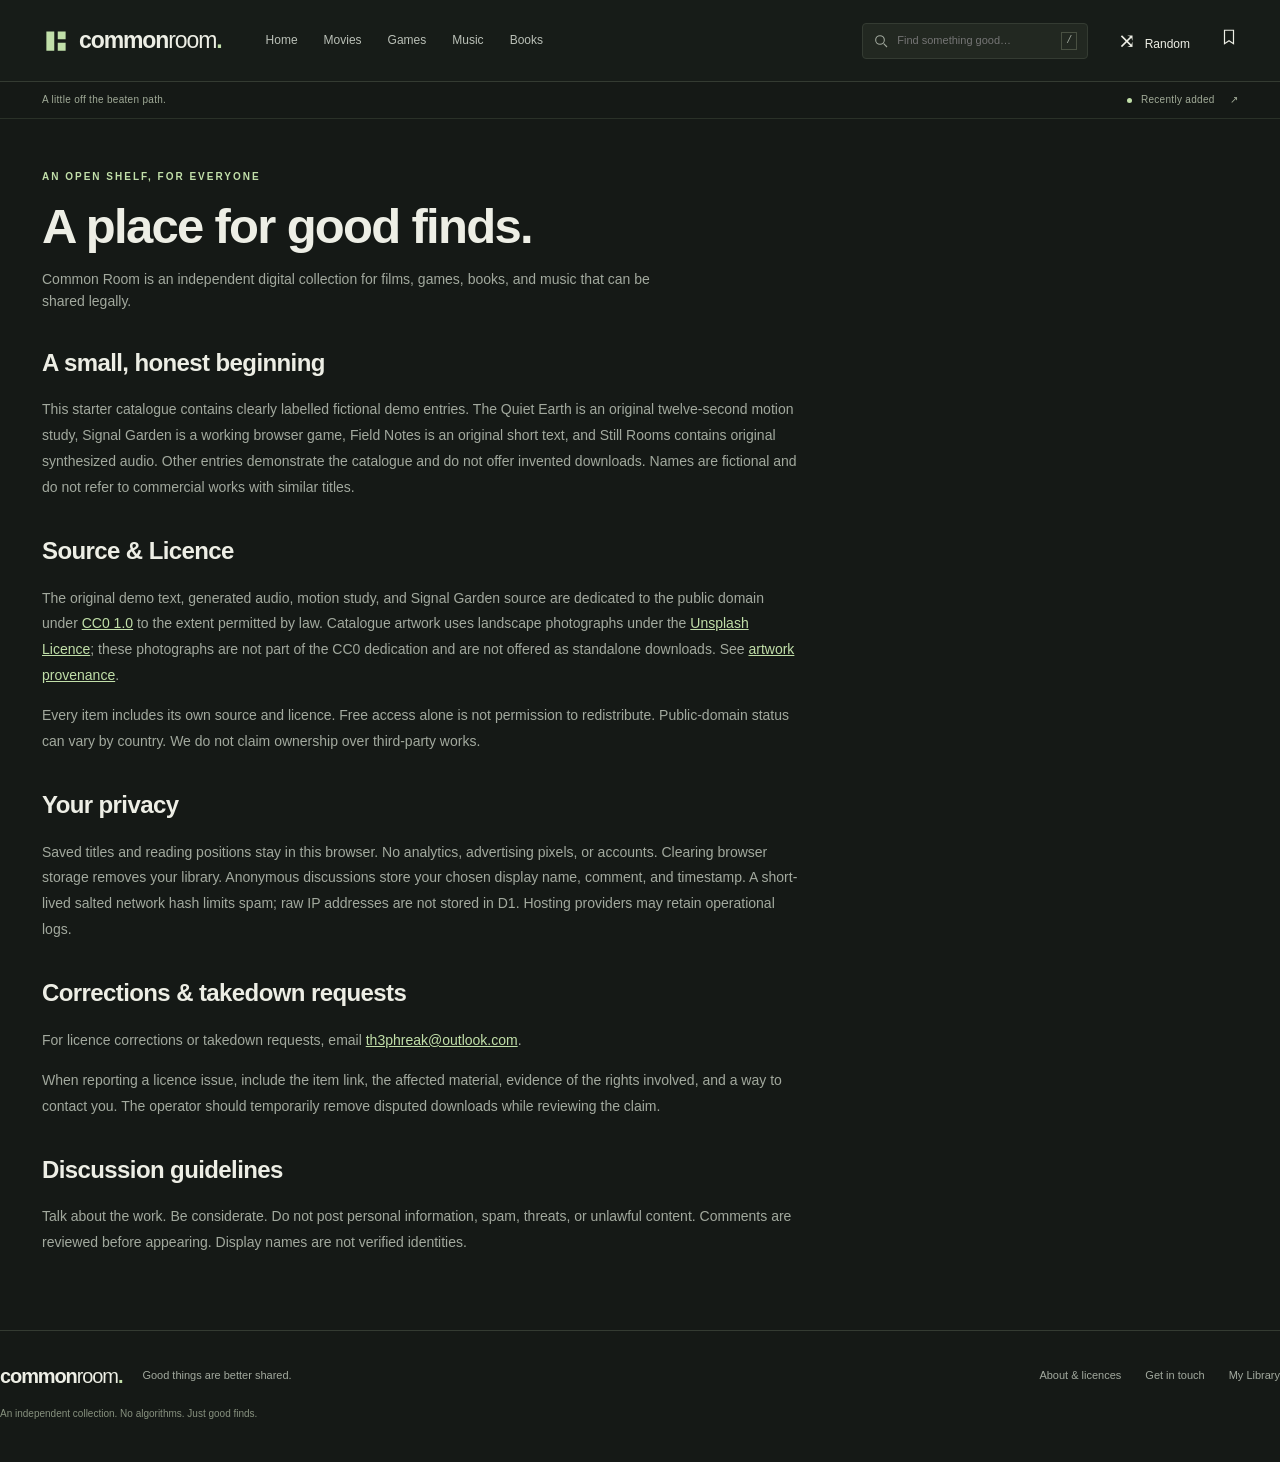
==== about.html @ 0d17df6a "Build The Common Room" ====
<!doctype html>
<html lang="en">
  <head>
    <meta charset="utf-8" />
    <meta name="viewport" content="width=device-width, initial-scale=1" />
    <title>About the collection — Common Room</title>
    <meta
      name="description"
      content="An independent collection of openly shareable movies, games, music and books. Browse, read, play, and save your next good find."
    />
    <meta name="theme-color" content="#141815" />
    <meta property="og:type" content="website" />
    <meta property="og:title" content="About the collection — Common Room" />
    <meta
      property="og:description"
      content="Good things are better shared. An independent digital collection."
    />
    <link rel="icon" href="/assets/images/favicon.svg" type="image/svg+xml" />
    <link rel="stylesheet" href="/assets/css/base.css" />
    <link rel="stylesheet" href="/assets/css/layout.css" />
    <link rel="stylesheet" href="/assets/css/components.css" />
    <link rel="stylesheet" href="/assets/css/responsive.css" />
    <script type="module" src="/assets/js/app.js"></script>
  </head>
  <body data-page="about" data-kind="about">
    <a class="skip" href="#main">Skip to content</a>
    <header class="site-header">
      <div class="header-inner">
        <a class="brand" href="/index.html" aria-label="commonroom home"
          ><svg viewBox="0 0 32 32" aria-hidden="true">
            <path
              d="M5 5h9v22H5zM18 5h9v9h-9zM18 18h9v9h-9z"
              fill="currentColor"
            /></svg
          ><span
            >common<span class="brand-light">room</span
            ><span class="brand-dot">.</span></span
          ></a
        ><button
          class="menu-toggle icon-button"
          aria-expanded="false"
          aria-controls="navigation"
          aria-label="Toggle navigation"
        >
          ☰
        </button>
        <nav id="navigation" aria-label="Main navigation">
          <a href="/index.html">Home</a><a href="/movies.html">Movies</a
          ><a href="/games.html">Games</a><a href="/music.html">Music</a
          ><a href="/books.html">Books</a
          ><a class="mobile-search-link" href="/search.html">Search</a>
        </nav>
        <form class="header-search" action="/search.html" role="search">
          <label class="sr-only" for="global-search"
            >Search the collection</label
          ><svg viewBox="0 0 24 24" aria-hidden="true">
            <circle cx="10.5" cy="10.5" r="6.5" />
            <path d="m16 16 5 5" /></svg
          ><input
            id="global-search"
            name="q"
            placeholder="Find something good…"
            type="search"
          /><kbd>/</kbd>
        </form>
        <button class="random-header" data-random>
          <span aria-hidden="true">⤨</span> Random</button
        ><a class="library-link" href="/library.html" aria-label="My Library"
          ><svg viewBox="0 0 24 24" aria-hidden="true">
            <path d="M6 3h12v18l-6-4-6 4z" /></svg
        ></a>
      </div>
    </header>
    <div class="utility-bar">
      <div>
        <span>A little off the beaten path.</span
        ><a href="/recently-added.html"
          ><span class="live-dot"></span> Recently added
          <span aria-hidden="true">↗</span></a
        >
      </div>
    </div>
    <main id="main" tabindex="-1">
      <div class="page-intro">
        <p class="eyebrow">AN OPEN SHELF, FOR EVERYONE</p>
        <h1>A place for good finds.</h1>
        <p>
          Common Room is an independent digital collection for films, games,
          books, and music that can be shared legally.
        </p>
      </div>
      <div class="prose">
        <h2 id="demo">A small, honest beginning</h2>
        <p>
          This starter catalogue contains clearly labelled fictional demo
          entries. The Quiet Earth is an original twelve-second motion study,
          Signal Garden is a working browser game, Field Notes is an original
          short text, and Still Rooms contains original synthesized audio. Other
          entries demonstrate the catalogue and do not offer invented downloads.
          Names are fictional and do not refer to commercial works with similar
          titles.
        </p>
        <h2 id="licensing">Source & Licence</h2>
        <p>
          The original demo text, generated audio, motion study, and Signal
          Garden source are dedicated to the public domain under
          <a
            href="https://creativecommons.org/publicdomain/zero/1.0/"
            rel="noopener noreferrer"
            >CC0 1.0</a
          >
          to the extent permitted by law. Catalogue artwork uses landscape
          photographs under the
          <a href="https://unsplash.com/license" rel="noopener noreferrer"
            >Unsplash Licence</a
          >; these photographs are not part of the CC0 dedication and are not
          offered as standalone downloads. See
          <a href="/docs/artwork.md">artwork provenance</a>.
        </p>
        <p>
          Every item includes its own source and licence. Free access alone is
          not permission to redistribute. Public-domain status can vary by
          country. We do not claim ownership over third-party works.
        </p>
        <h2>Your privacy</h2>
        <p>
          Saved titles and reading positions stay in this browser. No analytics,
          advertising pixels, or accounts. Clearing browser storage removes your
          library. Anonymous discussions store your chosen display name,
          comment, and timestamp. A short-lived salted network hash limits spam;
          raw IP addresses are not stored in D1. Hosting providers may retain
          operational logs.
        </p>
        <h2 id="contact">Corrections & takedown requests</h2>
        <p id="contact-info">
          This is an undeployed demonstration. A public licensing contact has
          not yet been configured. The operator must provide a monitored contact
          address before public launch.
        </p>
        <p>
          When reporting a licence issue, include the item link, the affected
          material, evidence of the rights involved, and a way to contact you.
          The operator should temporarily remove disputed downloads while
          reviewing the claim.
        </p>
        <h2>Discussion guidelines</h2>
        <p>
          Talk about the work. Be considerate. Do not post personal information,
          spam, threats, or unlawful content. Comments are reviewed before
          appearing. Display names are not verified identities.
        </p>
      </div>
    </main>
    <footer class="site-footer">
      <a class="brand" href="/index.html"
        >common<span class="brand-light">room</span
        ><span class="brand-dot">.</span></a
      >
      <p>Good things are better shared.</p>
      <nav aria-label="Footer">
        <a href="/about.html">About & licences</a
        ><a href="/about.html#contact">Get in touch</a
        ><a href="/library.html">My Library</a>
      </nav>
      <small>An independent collection. No algorithms. Just good finds.</small>
    </footer>
    <div id="audio-dock" hidden></div>
    <div id="toast" role="status" class="toast" hidden></div>
    <noscript
      ><div class="noscript">
        JavaScript is needed to browse the catalogue and use players. You can
        still read <a href="/about.html">About & licences</a> or open the
        <a href="/data/movies.json">catalogue data</a>.
      </div></noscript
    >
  </body>
</html>
---- assets/css/base.css ----
:root {
  color-scheme: dark;
  --bg: #151916;
  --surface: #1d221e;
  --surface-2: #242b24;
  --ink: #edeee5;
  --muted: #a2a99e;
  --line: #343b32;
  --accent: #c1dfa9;
  --gold: #d8bd83;
  --movie: #c1dfa9;
  --game: #d9b489;
  --book: #dccaa9;
  --music: #b9badc;
  --radius: 4px;
  --space: 24px;
  --duration: 180ms;
  font-family: Arial, Helvetica, sans-serif;
  font-synthesis: none;
}

* {
  box-sizing: border-box;
}

body {
  margin: 0;
  background: var(--bg);
  color: var(--ink);
  font-size: 14px;
  line-height: 1.6;
}

button,
input,
select,
textarea {
  font: inherit;
}

button,
a,
input,
select,
textarea {
  -webkit-tap-highlight-color: transparent;
}

button {
  cursor: pointer;
}

a {
  color: inherit;
  text-decoration: none;
}

a:hover {
  color: var(--accent);
}

button {
  color: inherit;
}

img {
  max-width: 100%;
  display: block;
}

button,
input,
select,
textarea {
  border-radius: var(--radius);
}

button:disabled {
  opacity: 0.5;
  cursor: not-allowed;
}

button:focus-visible,
a:focus-visible,
input:focus-visible,
select:focus-visible,
textarea:focus-visible,
summary:focus-visible {
  outline: 2px solid var(--accent);
  outline-offset: 5px;
}

h1,
h2,
h3,
p {
  margin-top: 0;
}

h1,
h2,
h3 {
  line-height: 1.2;
}

h1 {
  font-size: clamp(32px, 4vw, 49px);
  letter-spacing: -1.7px;
}

h2 {
  font-size: 24px;
  letter-spacing: -0.6px;
}

h3 {
  font-size: 16px;
}

p {
  color: var(--muted);
}

svg {
  width: 20px;
  height: 20px;
  fill: none;
  stroke: currentColor;
  stroke-width: 1.6;
}

button {
  border: 1px solid var(--line);
  background: var(--surface);
  padding: 10px 16px;
}

button:hover {
  border-color: #77836e;
  background: #2c3529;
}

input,
select,
textarea {
  background: #20261f;
  border: 1px solid var(--line);
  color: var(--ink);
  padding: 10px 12px;
  max-width: 100%;
}

textarea {
  resize: vertical;
  min-height: 110px;
}

label {
  font-size: 12px;
  color: var(--muted);
}

[hidden] {
  display: none !important;
}
.sr-only {
  position: absolute;
  width: 1px;
  height: 1px;
  padding: 0;
  margin: -1px;
  overflow: hidden;
  clip: rect(0, 0, 0, 0);
  white-space: nowrap;
  border: 0;
}
.skip {
  position: fixed;
  top: -60px;
  left: 20px;
  background: var(--accent);
  color: var(--bg);
  padding: 12px;
  z-index: 100;
}
.skip:focus {
  top: 10px;
}
.eyebrow {
  font-size: 10px;
  font-weight: 700;
  letter-spacing: 2px;
  color: var(--accent);
  text-transform: uppercase;
  margin-bottom: 12px;
}
.muted {
  color: var(--muted);
}
.meta {
  font-size: 12px;
  color: var(--muted);
}
.button {
  display: inline-flex;
  justify-content: center;
  align-items: center;
  gap: 9px;
  padding: 10px 17px;
  border: 1px solid var(--line);
  border-radius: 3px;
  font-size: 12px;
  font-weight: 600;
  min-height: 42px;
  background: var(--surface);
}
.button:hover {
  background: #34402e;
  color: var(--ink);
}
.primary {
  background: var(--accent);
  color: #182313;
  border-color: var(--accent);
}
.primary:hover {
  background: #d3ebbf;
  color: #182313;
}
.text-link {
  font-size: 12px;
  color: var(--accent);
}
.text-link:hover {
  text-decoration: underline;
}
.badge {
  display: inline-block;
  border: 1px solid #b8d5a544;
  color: #c6d5bb;
  padding: 2px 6px;
  font-size: 9px;
  line-height: 1.5;
  letter-spacing: 0.4px;
  border-radius: 2px;
}
.demo-badge {
  color: #c8bba4;
  border-color: #c8bba444;
}
.empty {
  padding: 65px 20px;
  text-align: center;
  border: 1px dashed var(--line);
}
.empty h1 {
  font-size: 34px;
}
.error {
  color: #edb5a7;
}
.prose {
  max-width: 760px;
  line-height: 1.85;
}
.prose h2 {
  margin-top: 36px;
}
.prose a {
  text-decoration: underline;
  color: var(--accent);
}
.toast {
  position: fixed;
  bottom: 100px;
  left: 50%;
  transform: translateX(-50%);
  padding: 12px 20px;
  background: var(--accent);
  color: #1c2919;
  z-index: 100;
  box-shadow: 0 4px 25px #0005;
  max-width: 90vw;
}
.noscript {
  padding: 20px;
  background: #442e25;
}
.loading {
  animation: breathe 2s ease-in-out infinite;
}
@keyframes breathe {
  50% {
    opacity: 0.5;
  }
}
@media (prefers-reduced-motion: reduce) {
  *,
  *::before,
  *::after {
    animation: none !important;
    transition: none !important;
    scroll-behavior: auto !important;
  }
}
---- assets/css/layout.css ----
.site-header {
  height: 82px;
  border-bottom: 1px solid var(--line);
  background: #171c18;
}
.header-inner {
  max-width: 1400px;
  margin: auto;
  height: 100%;
  padding: 0 42px;
  display: flex;
  align-items: center;
  gap: 30px;
}
.brand {
  display: inline-flex;
  align-items: center;
  font-size: 23px;
  font-weight: 800;
  letter-spacing: -1.1px;
  white-space: nowrap;
  line-height: 1;
}
.brand svg {
  width: 28px;
  height: 28px;
  color: var(--accent);
  stroke: none;
  margin-right: 9px;
}
.brand-light {
  font-weight: 400;
}
.brand-dot {
  color: var(--accent);
}
.header-inner nav {
  display: flex;
  align-items: center;
  gap: 26px;
  height: 100%;
  margin-left: 14px;
}
.header-inner nav a {
  height: 100%;
  display: flex;
  align-items: center;
  position: relative;
  font-size: 12px;
  color: #bac0b7;
}
.header-inner nav a[aria-current] {
  color: var(--accent);
}
.header-inner nav a[aria-current]:after {
  content: "";
  height: 2px;
  background: var(--accent);
  position: absolute;
  bottom: 0;
  left: 0;
  right: 0;
}
.header-search {
  margin-left: auto;
  display: flex;
  align-items: center;
  background: #222821;
  border: 1px solid var(--line);
  height: 36px;
  border-radius: 4px;
  width: 226px;
  padding: 0 10px;
}
.header-search svg {
  width: 16px;
  flex-shrink: 0;
  color: var(--muted);
}
.header-search input {
  padding: 5px 8px;
  border: 0;
  background: none;
  width: 100%;
  font-size: 11px;
  outline-offset: 0;
}
.header-search kbd {
  font-size: 10px;
  border: 1px solid #495042;
  line-height: 16px;
  padding: 0 4px;
  color: var(--muted);
}
.random-header {
  background: none;
  border: 0;
  font-size: 12px;
  padding: 0;
  white-space: nowrap;
}
.random-header span {
  font-size: 21px;
  margin-right: 5px;
}
.library-link svg {
  width: 18px;
}
.menu-toggle {
  display: none;
}
.utility-bar {
  border-bottom: 1px solid #2a3128;
}
.utility-bar > div {
  max-width: 1400px;
  margin: auto;
  padding: 10px 42px;
  display: flex;
  justify-content: space-between;
  font-size: 10px;
  color: #a1ab98;
  letter-spacing: 0.3px;
}
.live-dot {
  display: inline-block;
  width: 5px;
  height: 5px;
  background: var(--accent);
  border-radius: 50%;
  vertical-align: middle;
  margin-right: 6px;
}
.utility-bar a span:last-child {
  margin-left: 12px;
}
main {
  max-width: 1400px;
  margin: auto;
  padding: 40px 42px 60px;
  min-height: 60vh;
}
.home-intro {
  display: flex;
  justify-content: space-between;
  align-items: end;
  margin-bottom: 29px;
}
.home-intro h1 {
  font-size: 34px;
  letter-spacing: -1.2px;
  margin-bottom: 7px;
  font-weight: 600;
}
.home-intro p {
  font-size: 12px;
  margin: 0;
}
.edition {
  font-size: 10px;
  letter-spacing: 1px;
  color: var(--muted);
  padding-bottom: 4px;
}
.section-heading {
  display: flex;
  align-items: center;
  justify-content: space-between;
  margin: 0 0 18px;
  gap: 12px;
}
.section-heading h2 {
  font-size: 20px;
  margin: 0;
}
.section-heading h2 span {
  font-weight: 400;
  color: var(--muted);
  font-size: 12px;
  margin-left: 12px;
}
.section-heading > a {
  font-size: 11px;
  color: #b9cbb0;
  white-space: nowrap;
}
.section-heading > a:hover {
  text-decoration: underline;
}
.feature-heading {
  font-size: 10px;
  text-transform: uppercase;
  letter-spacing: 1.6px;
  font-weight: 600;
  color: var(--muted);
  margin-bottom: 12px;
}
.feature-grid {
  display: grid;
  grid-template-columns: 1.9fr 1fr;
  gap: 16px;
}
.main-feature {
  min-height: 360px;
  position: relative;
  overflow: hidden;
  border-radius: 5px;
  border: 1px solid #4f5d4166;
  background: #263822;
}
.main-feature > img {
  width: 100%;
  height: 100%;
  object-fit: cover;
  position: absolute;
  inset: 0;
  filter: brightness(0.8);
}
.main-feature:after {
  content: "";
  position: absolute;
  inset: 0;
  background:
    linear-gradient(90deg, #102014c9, transparent 95%),
    linear-gradient(0deg, #0b170fe0, transparent 95%);
  pointer-events: none;
}
.feature-copy {
  position: relative;
  z-index: 1;
  padding: 32px;
  max-width: 500px;
  display: flex;
  flex-direction: column;
  align-items: start;
  min-height: 360px;
  justify-content: end;
}
.feature-copy .eyebrow {
  font-size: 9px;
  background: #1b3021bd;
  border: 1px solid #81996d66;
  padding: 4px 8px;
  border-radius: 2px;
  margin-bottom: 15px;
}
.feature-copy h2 {
  font-family: Georgia, serif;
  font-size: 47px;
  font-weight: 400;
  letter-spacing: -1px;
  margin: 0 0 10px;
}
.feature-copy .meta {
  font-size: 11px;
  color: #ccd2c4;
}
.feature-copy p {
  max-width: 340px;
  font-size: 12px;
  color: #c5cfc0;
  margin: 10px 0 20px;
}
.feature-copy .actions {
  display: flex;
  gap: 10px;
}
.feature-copy .button {
  font-size: 11px;
}
.side-features {
  display: grid;
  grid-template-rows: 1fr 1fr;
  gap: 16px;
}
.side-feature {
  display: grid;
  grid-template-columns: 1fr 43%;
  border: 1px solid var(--line);
  overflow: hidden;
  background: #20271f;
  border-radius: 4px;
}
.side-feature > div {
  padding: 24px 22px;
  display: flex;
  flex-direction: column;
  align-items: start;
  justify-content: center;
}
.side-feature img {
  width: 100%;
  height: 100%;
  object-fit: cover;
  max-height: 175px;
}
.side-feature h3 {
  font-size: 20px;
  letter-spacing: -0.5px;
  font-weight: 500;
  margin: 4px 0 8px;
}
.side-feature p {
  font-size: 11px;
  margin: 0 0 13px;
}
.side-feature .eyebrow {
  font-size: 9px;
  letter-spacing: 1.1px;
  margin-bottom: 2px;
}
.side-feature.music {
  background: #252524;
}
.side-feature.music .eyebrow {
  color: var(--music);
}
.side-feature.games .eyebrow {
  color: var(--game);
}
.principle-strip {
  display: flex;
  justify-content: space-between;
  align-items: center;
  padding: 14px 0;
  border-bottom: 1px solid var(--line);
  color: #a6b09e;
  font-size: 10px;
}
.principle-strip div {
  display: flex;
  gap: 25px;
}
.principle-strip span:before {
  content: "✓";
  color: var(--accent);
  margin-right: 7px;
}
.principle-strip a {
  font-size: 10px;
}
.shelf-section {
  margin-top: 35px;
}
.poster-grid {
  display: grid;
  grid-template-columns: repeat(6, minmax(0, 1fr));
  gap: 19px;
}
.mixed-grid {
  display: grid;
  grid-template-columns: repeat(6, minmax(0, 1fr));
  gap: 19px;
}
.home-lower {
  display: grid;
  grid-template-columns: 1.7fr 1fr;
  gap: 34px;
  margin-top: 38px;
}
.home-lower .shelf-section {
  margin-top: 0;
}
.games-grid {
  display: grid;
  grid-template-columns: repeat(2, minmax(0, 1fr));
  gap: 19px;
}
.books-row {
  display: grid;
  grid-template-columns: repeat(2, minmax(0, 1fr));
  gap: 17px;
}
.editorial-strip {
  margin-top: 36px;
  padding: 26px 30px;
  background: #20271e;
  border: 1px solid var(--line);
  display: flex;
  align-items: center;
  justify-content: space-between;
  gap: 24px;
}
.editorial-strip h2 {
  margin-bottom: 6px;
  font-family: Georgia, serif;
  font-weight: 400;
}
.editorial-strip p {
  margin: 0;
  font-size: 12px;
}
.category-links {
  display: grid;
  grid-template-columns: repeat(4, 1fr);
  gap: 16px;
  margin: 20px 0;
}
.category-links a {
  padding: 20px;
  border-top: 2px solid var(--accent);
  background: var(--surface);
  display: flex;
  justify-content: space-between;
  font-size: 17px;
}
.category-links a:nth-child(2) {
  border-color: var(--game);
}
.category-links a:nth-child(3) {
  border-color: var(--music);
}
.category-links a:nth-child(4) {
  border-color: var(--book);
}
.discussion-empty {
  padding: 24px;
  border: 1px solid var(--line);
  display: flex;
  align-items: center;
  justify-content: space-between;
  gap: 20px;
}
.discussion-empty p {
  margin: 0;
  font-size: 12px;
}
.site-footer {
  max-width: 1316px;
  margin: auto;
  border-top: 1px solid var(--line);
  padding: 35px 0 40px;
  display: flex;
  flex-wrap: wrap;
  align-items: center;
  gap: 20px;
}
.site-footer .brand {
  font-size: 20px;
}
.site-footer p {
  margin: 0;
  font-size: 11px;
}
.site-footer nav {
  display: flex;
  gap: 24px;
  margin-left: auto;
  font-size: 11px;
  color: var(--muted);
}
.site-footer small {
  width: 100%;
  font-size: 10px;
  color: #87917f;
}
.page-intro {
  margin: 10px 0 30px;
}
.page-intro h1 {
  margin-bottom: 12px;
}
.page-intro > p:last-child {
  max-width: 640px;
}
.catalogue-feature {
  margin-bottom: 30px;
  min-height: 270px;
}
.catalogue-feature .feature-copy {
  min-height: 270px;
}
.catalogue-feature .feature-copy h2 {
  font-size: 38px;
}
.catalogue-grid {
  display: grid;
  grid-template-columns: repeat(5, minmax(0, 1fr));
  gap: 28px 22px;
}
.catalogue-grid.games {
  grid-template-columns: repeat(3, minmax(0, 1fr));
}
.catalogue-grid.music {
  grid-template-columns: repeat(4, minmax(0, 1fr));
}
.catalogue-grid.books {
  grid-template-columns: repeat(5, minmax(0, 1fr));
}
.filter-panel {
  margin: 24px 0;
}
.filter-panel summary {
  font-size: 13px;
  cursor: pointer;
  margin-bottom: 15px;
}
.filters {
  display: flex;
  flex-wrap: wrap;
  gap: 12px;
  align-items: end;
  padding: 18px;
  background: #1b201b;
  border: 1px solid var(--line);
}
.filters label {
  display: flex;
  flex-direction: column;
  gap: 5px;
  flex: 1;
  min-width: 120px;
}
.filters input,
.filters select {
  width: 100%;
  font-size: 12px;
}
.result-bar {
  display: flex;
  justify-content: space-between;
  align-items: center;
  margin-bottom: 20px;
  font-size: 12px;
  color: var(--muted);
}
.result-bar button {
  padding: 5px 12px;
}
.catalogue-grid.list {
  display: flex;
  flex-direction: column;
  gap: 0;
}
.catalogue-grid.list .card {
  display: grid;
  grid-template-columns: 75px 1fr;
  gap: 20px;
  padding: 14px 0;
  border-bottom: 1px solid var(--line);
}
.catalogue-grid.list .art {
  height: 100px;
  aspect-ratio: auto;
}
.catalogue-grid.list .card-info {
  align-self: center;
}
.catalogue-grid.list .save-button {
  display: none;
}
.initial-state {
  min-height: 100vh;
}
---- assets/css/components.css ----
.card {
  min-width: 0;
  position: relative;
}
.art {
  display: block;
  aspect-ratio: 2/3;
  position: relative;
  overflow: hidden;
  border-radius: 3px;
  background: #293126;
  box-shadow: 0 3px 12px #0002;
}
.art img {
  width: 100%;
  height: 100%;
  object-fit: cover;
  transition:
    transform 0.3s,
    filter 0.3s;
}
.card:hover .art img {
  transform: scale(1.035);
  filter: brightness(1.08);
}
.card .save-button {
  position: absolute;
  right: 8px;
  top: 8px;
  padding: 2px 8px;
  min-height: 30px;
  background: #10170fcc;
  z-index: 1;
  border: 1px solid #bbc5ad55;
  font-size: 18px;
  opacity: 0;
  transition: opacity 0.18s;
}
.card:hover .save-button,
.card:focus-within .save-button,
.card .save-button[aria-pressed="true"] {
  opacity: 1;
}
.card-info {
  padding-top: 11px;
}
.card-info h3 {
  font-size: 12px;
  line-height: 1.4;
  letter-spacing: 0.05px;
  margin: 0 0 3px;
  font-weight: 600;
}
.card-info .meta {
  font-size: 10px;
  margin-bottom: 5px;
}
.card-type {
  font-size: 8px;
  text-transform: uppercase;
  letter-spacing: 1px;
  display: flex;
  align-items: center;
  gap: 5px;
  color: #a8baa0;
}
.card-type:before {
  content: "";
  display: inline-block;
  width: 4px;
  height: 4px;
  background: currentColor;
}
.card.games .art {
  aspect-ratio: 16/10;
}
.card.games .card-type {
  color: var(--game);
}
.card.music .art {
  aspect-ratio: 1;
}
.card.music .card-type {
  color: var(--music);
}
.card.books .card-type {
  color: var(--book);
}
.mixed-grid .art {
  aspect-ratio: 4/5;
}
.mixed-grid .music .art img {
  object-fit: cover;
}
.books-row .art {
  aspect-ratio: 2/3;
}
.curator-grid {
  display: grid;
  grid-template-columns: repeat(3, 1fr);
  gap: 24px;
}
.curator-pick {
  display: grid;
  grid-template-columns: 62px 1fr;
  gap: 16px;
  padding: 18px 0;
  border-top: 1px solid var(--line);
}
.curator-pick img {
  height: 90px;
  width: 62px;
  object-fit: cover;
}
.curator-pick h3 {
  font-size: 14px;
  margin: 4px 0 8px;
}
.curator-pick p {
  font-family: Georgia, serif;
  font-style: italic;
  font-size: 13px;
  margin: 0;
}
.breadcrumb {
  font-size: 11px;
  color: var(--muted);
  margin-bottom: 24px;
}
.detail-hero {
  position: relative;
  padding: 36px;
  display: grid;
  grid-template-columns: 220px 1fr;
  gap: 38px;
  background: #212c21;
  overflow: hidden;
  border: 1px solid var(--line);
}
.detail-backdrop {
  position: absolute;
  inset: 0;
  width: 100%;
  height: 100%;
  object-fit: cover;
  opacity: 0.13;
}
.detail-cover {
  width: 100%;
  position: relative;
  box-shadow: 0 8px 25px #0005;
  border-radius: 3px;
}
.detail-copy {
  position: relative;
  align-self: center;
}
.detail-copy h1 {
  margin-bottom: 12px;
}
.detail-copy > p {
  max-width: 670px;
}
.detail-copy .actions {
  display: flex;
  flex-wrap: wrap;
  gap: 10px;
  margin: 22px 0;
}
.detail-copy .demo-note {
  font-size: 11px;
  max-width: 600px;
}
.detail-body {
  display: grid;
  grid-template-columns: minmax(0, 1fr) 280px;
  gap: 40px;
  margin-top: 36px;
}
.detail-body h2 {
  font-size: 21px;
}
.source-box {
  padding: 22px;
  background: var(--surface);
  border: 1px solid var(--line);
  align-self: start;
}
.source-box h2 {
  font-size: 16px;
}
.source-box dl {
  margin: 0;
}
.source-box dt {
  font-size: 9px;
  letter-spacing: 1px;
  text-transform: uppercase;
  color: var(--muted);
  margin-top: 16px;
}
.source-box dd {
  margin: 3px 0 0;
  font-size: 12px;
  overflow-wrap: anywhere;
}
.source-box a {
  text-decoration: underline;
  color: var(--accent);
}
.metadata {
  display: grid;
  grid-template-columns: repeat(3, 1fr);
  gap: 16px;
  margin: 25px 0;
}
.metadata dt {
  font-size: 10px;
  color: var(--muted);
}
.metadata dd {
  margin: 4px 0;
  font-size: 13px;
}
.media-panel {
  margin: 26px 0;
}
.media-panel video {
  width: 100%;
  background: #080c09;
  max-height: 560px;
}
.media-panel iframe {
  width: 100%;
  height: 530px;
  border: 1px solid var(--line);
  background: #111;
}
.media-panel .media-status {
  margin-top: 8px;
  font-size: 12px;
}
.track-list {
  list-style: none;
  padding: 0;
  margin: 0;
}
.track-list li {
  display: flex;
  align-items: center;
  border-bottom: 1px solid var(--line);
  gap: 14px;
  padding: 13px 0;
}
.track-list button {
  background: none;
  border: 0;
  padding: 5px 8px;
  color: var(--accent);
}
.track-list .duration {
  margin-left: auto;
  color: var(--muted);
  font-size: 12px;
}
.track-list a {
  font-size: 11px;
  color: var(--accent);
}
.gallery {
  display: flex;
  gap: 12px;
  overflow: auto;
  margin: 20px 0;
}
.gallery img {
  max-height: 170px;
  border: 1px solid var(--line);
}
.reader {
  padding: 24px;
  background: #e9e4d7;
  color: #252c23;
  border-radius: 3px;
  margin: 24px 0;
}
.reader.dark {
  background: #20291f;
  color: #e2dfd0;
}
.reader-controls {
  display: flex;
  align-items: center;
  flex-wrap: wrap;
  gap: 8px;
  padding-bottom: 16px;
  border-bottom: 1px solid #9996;
}
.reader-controls button {
  font-size: 11px;
  min-height: 40px;
}
.reader-controls label {
  color: inherit;
  margin-left: 10px;
}
.reader progress {
  display: block;
  width: 100%;
  height: 3px;
  margin: 10px 0;
  accent-color: #667b48;
}
.reader-text {
  font-family: Georgia, serif;
  line-height: 1.9;
  font-size: 18px;
  max-width: 620px;
  margin: 25px auto;
  height: 500px;
  overflow: auto;
  padding: 0 16px;
  white-space: pre-wrap;
  scrollbar-color: #839173 transparent;
}
.comments {
  margin-top: 40px;
  padding-top: 25px;
  border-top: 1px solid var(--line);
}
.comments h2 {
  font-size: 21px;
}
.comments form {
  display: grid;
  gap: 10px;
  margin-top: 20px;
}
.comments form label {
  display: grid;
  gap: 5px;
}
.comments form input {
  max-width: 320px;
}
.comments form button {
  justify-self: start;
}
.comments .trap {
  position: absolute;
  left: -9999px;
}
.comment {
  padding: 18px 0;
  border-bottom: 1px solid var(--line);
}
.comment.reply {
  margin-left: 24px;
  padding-left: 15px;
  border-left: 2px solid var(--line);
}
.comment header {
  display: flex;
  gap: 12px;
  align-items: center;
}
.comment time {
  font-size: 10px;
  color: var(--muted);
}
.comment p {
  white-space: pre-wrap;
  overflow-wrap: anywhere;
  font-size: 13px;
  margin: 10px 0;
}
.comment button {
  font-size: 10px;
  padding: 4px 9px;
  margin-right: 8px;
}
.comment-status {
  font-size: 12px;
}
.audio-dock {
  position: fixed;
  bottom: 0;
  left: 0;
  right: 0;
  background: #212a20;
  border-top: 1px solid #5c6c50;
  z-index: 30;
  display: flex;
  align-items: center;
  gap: 24px;
  padding: 12px max(24px, calc((100vw - 1280px) / 2));
  box-shadow: 0 -8px 25px #0002;
}
.audio-track {
  display: flex;
  gap: 12px;
  align-items: center;
  min-width: 190px;
}
.audio-track img {
  width: 46px;
  height: 46px;
  object-fit: cover;
}
.audio-track strong {
  display: block;
  font-size: 12px;
}
.audio-track small {
  font-size: 10px;
  color: var(--muted);
}
.audio-controls {
  display: flex;
  align-items: center;
  gap: 6px;
}
.audio-controls button {
  padding: 6px 10px;
  border: 0;
  background: none;
}
.audio-controls .play-toggle {
  border: 1px solid #7e9570;
  border-radius: 50%;
  width: 36px;
  height: 36px;
  padding: 0;
}
.audio-progress {
  display: flex;
  gap: 10px;
  align-items: center;
  flex: 1;
}
.audio-progress input {
  padding: 0;
  width: 100%;
  accent-color: var(--accent);
}
.audio-progress span {
  font-size: 10px;
  min-width: 30px;
}
.audio-volume {
  width: 90px;
  accent-color: var(--accent);
  padding: 0;
}
.audio-close {
  background: none;
  border: 0;
  padding: 4px 8px;
}
.equalizer {
  display: flex;
  gap: 2px;
  align-items: center;
  height: 16px;
}
.equalizer i {
  width: 2px;
  height: 4px;
  background: var(--accent);
}
.playing .equalizer i {
  animation: equalize 0.8s ease-in-out infinite alternate;
}
.playing .equalizer i:nth-child(2) {
  animation-delay: 0.3s;
}
.playing .equalizer i:nth-child(3) {
  animation-delay: 0.6s;
}
@keyframes equalize {
  to {
    height: 15px;
  }
}
body:has(.audio-dock:not([hidden])) {
  padding-bottom: 90px;
}
.card.movies .art {
  animation: poster-in 0.45s both;
}
.card.books:hover .art img {
  transform: translateY(-4px);
}
.card.games:hover .art:after {
  content: "";
  position: absolute;
  inset: 0;
  background: repeating-linear-gradient(
    0deg,
    transparent,
    transparent 3px,
    #ffffff09 4px
  );
  pointer-events: none;
}
.card.music:hover .art img {
  transform: scale(1.025) rotate(-1deg);
}
@keyframes poster-in {
  from {
    opacity: 0;
    transform: translateY(8px);
  }
  to {
    opacity: 1;
    transform: none;
  }
}
.mixed-grid .card .art {
  aspect-ratio: 4/5;
}
.mobile-search-link {
  display: none !important;
}
@media (max-width: 760px) {
  .header-inner nav .mobile-search-link {
    display: flex !important;
  }
}

/* Reading paper changes the text colour, but controls retain dark-theme contrast. */
.reader-controls button {
  color: var(--ink);
}
.skip:not(:focus) {
  clip-path: inset(50%);
}
---- assets/css/responsive.css ----
@media (min-width: 1600px) {
  main {
    padding-top: 45px;
  }
  .main-feature,
  .feature-copy {
    min-height: 395px;
  }
  .side-feature img {
    max-height: 193px;
  }
}
@media (max-width: 1200px) {
  .header-inner {
    gap: 19px;
    padding: 0 28px;
  }
  .header-inner nav {
    gap: 18px;
    margin-left: 0;
  }
  .header-search {
    width: 195px;
  }
  .brand {
    font-size: 21px;
  }
  main {
    padding: 32px 28px 50px;
  }
  .utility-bar > div {
    padding-inline: 28px;
  }
  .site-footer {
    margin: 0 28px;
  }
  .feature-grid {
    grid-template-columns: 1.7fr 1fr;
  }
  .side-feature > div {
    padding: 18px;
  }
  .side-feature h3 {
    font-size: 18px;
  }
  .poster-grid,
  .mixed-grid {
    gap: 14px;
  }
  .feature-copy {
    padding: 28px;
  }
  .home-lower {
    gap: 24px;
  }
}
@media (max-width: 1000px) {
  .header-inner {
    gap: 20px;
  }
  .header-search {
    width: 180px;
  }
  .random-header {
    font-size: 0;
  }
  .random-header span {
    font-size: 24px;
    margin: 0;
  }
  .header-inner nav {
    gap: 16px;
  }
  .brand {
    font-size: 19px;
  }
  .brand svg {
    width: 24px;
    margin-right: 6px;
  }
  .library-link {
    display: none;
  }
  .side-feature {
    grid-template-columns: 1fr 36%;
  }
  .side-feature > div {
    padding: 16px;
  }
  .side-feature h3 {
    font-size: 17px;
  }
  .side-feature p {
    font-size: 10px;
  }
  .feature-copy h2 {
    font-size: 41px;
  }
  .poster-grid,
  .mixed-grid {
    grid-template-columns: repeat(6, minmax(0, 1fr));
    gap: 12px;
  }
  .card-info h3 {
    font-size: 11px;
  }
  .card-info .meta {
    font-size: 9px;
  }
  .detail-body {
    grid-template-columns: 1fr 240px;
    gap: 24px;
  }
  .catalogue-grid {
    grid-template-columns: repeat(4, minmax(0, 1fr));
  }
  .audio-dock {
    gap: 13px;
  }
  .audio-track {
    min-width: 165px;
  }
  .audio-volume {
    width: 65px;
  }
  .edition {
    display: none;
  }
}
@media (max-width: 760px) {
  .site-header {
    height: auto;
    min-height: 70px;
  }
  .header-inner {
    min-height: 70px;
    padding: 0 20px;
    gap: 16px;
    flex-wrap: wrap;
  }
  .brand {
    font-size: 22px;
  }
  .menu-toggle {
    display: block;
    margin-left: auto;
    padding: 2px 9px;
    font-size: 21px;
    order: 3;
  }
  .header-inner nav {
    display: none;
    order: 5;
    width: 100%;
    height: auto;
    padding: 0 0 15px;
    justify-content: space-between;
    gap: 10px;
  }
  .header-inner nav.open {
    display: flex;
  }
  .header-inner nav a {
    height: 40px;
    font-size: 13px;
  }
  .header-search {
    margin-left: auto;
    width: 175px;
  }
  .header-search kbd {
    display: none;
  }
  .random-header {
    order: 2;
  }
  .utility-bar > div {
    padding: 9px 20px;
  }
  .utility-bar {
    font-size: 9px;
  }
  main {
    padding: 28px 20px 40px;
  }
  .home-intro {
    margin-bottom: 25px;
  }
  .home-intro h1 {
    font-size: 29px;
  }
  .home-intro p {
    font-size: 11px;
  }
  .feature-grid {
    grid-template-columns: 1fr;
  }
  .main-feature,
  .feature-copy {
    min-height: 345px;
  }
  .feature-copy h2 {
    font-size: 43px;
  }
  .side-features {
    grid-template-columns: 1fr 1fr;
    grid-template-rows: 1fr;
    gap: 12px;
  }
  .side-feature {
    grid-template-columns: 1fr 35%;
  }
  .side-feature > div {
    padding: 16px 12px;
  }
  .side-feature h3 {
    font-size: 16px;
  }
  .side-feature p {
    font-size: 9px;
    margin-bottom: 8px;
  }
  .side-feature .eyebrow {
    font-size: 8px;
    letter-spacing: 0.5px;
  }
  .side-feature .text-link {
    font-size: 10px;
  }
  .side-feature img {
    max-height: 145px;
  }
  .principle-strip {
    font-size: 9px;
  }
  .principle-strip div {
    gap: 13px;
  }
  .principle-strip a {
    display: none;
  }
  .poster-grid,
  .mixed-grid {
    display: flex;
    overflow-x: auto;
    gap: 15px;
    padding-bottom: 12px;
    scroll-snap-type: x proximity;
  }
  .poster-grid .card,
  .mixed-grid .card {
    flex: 0 0 145px;
    scroll-snap-align: start;
  }
  .card .save-button {
    opacity: 1;
  }
  .card-info h3 {
    font-size: 12px;
  }
  .card-info .meta {
    font-size: 10px;
  }
  .home-lower {
    grid-template-columns: 1fr;
  }
  .books-row {
    grid-template-columns: repeat(4, 1fr);
  }
  .books-row .card {
    max-width: 160px;
  }
  .section-heading h2 {
    font-size: 20px;
  }
  .section-heading h2 span {
    font-size: 10px;
  }
  .editorial-strip {
    padding: 22px;
  }
  .editorial-strip .button {
    white-space: nowrap;
  }
  .curator-grid {
    grid-template-columns: 1fr;
  }
  .curator-pick {
    padding: 14px 0;
  }
  .category-links {
    gap: 10px;
  }
  .category-links a {
    padding: 14px;
    font-size: 14px;
  }
  .site-footer {
    margin: 0 20px;
    gap: 15px;
    padding-top: 25px;
  }
  .site-footer nav {
    width: 100%;
    margin: 0;
  }
  .catalogue-grid,
  .catalogue-grid.books {
    grid-template-columns: repeat(3, minmax(0, 1fr));
    gap: 22px 15px;
  }
  .catalogue-grid.games,
  .catalogue-grid.music {
    grid-template-columns: repeat(2, minmax(0, 1fr));
  }
  .detail-hero {
    grid-template-columns: 130px 1fr;
    gap: 22px;
    padding: 22px;
  }
  .detail-copy h1 {
    font-size: 31px;
    letter-spacing: -1px;
  }
  .detail-copy > p {
    font-size: 12px;
  }
  .detail-hero .actions {
    grid-column: 1/-1;
  }
  .detail-body {
    grid-template-columns: 1fr;
  }
  .source-box {
    order: 2;
  }
  .audio-dock {
    flex-wrap: wrap;
    gap: 8px;
    padding: 10px 16px;
  }
  .audio-track {
    flex: 1;
  }
  .audio-progress {
    order: 5;
    flex-basis: 100%;
  }
  .audio-volume {
    width: 60px;
  }
  .audio-controls {
    gap: 1px;
  }
  .audio-close {
    padding: 3px;
  }
  .discussion-empty {
    display: block;
  }
  .discussion-empty a {
    display: inline-block;
    margin-top: 10px;
  }
  body:has(.audio-dock:not([hidden])) {
    padding-bottom: 125px;
  }
}
@media (max-width: 460px) {
  .header-inner {
    padding: 0 16px;
    gap: 12px;
  }
  .brand {
    font-size: 22px;
  }
  .header-search {
    display: none;
  }
  .random-header {
    margin-left: auto;
  }
  .menu-toggle {
    margin-left: 0;
  }
  .utility-bar > div {
    padding-inline: 16px;
  }
  .utility-bar > div > span {
    font-size: 9px;
  }
  main {
    padding: 25px 16px 35px;
  }
  .home-intro h1 {
    font-size: 28px;
  }
  .home-intro p {
    max-width: 280px;
    line-height: 1.7;
  }
  .feature-copy {
    padding: 24px;
  }
  .feature-copy h2 {
    font-size: 39px;
  }
  .main-feature,
  .feature-copy {
    min-height: 350px;
  }
  .side-feature {
    grid-template-columns: 1fr;
  }
  .side-feature img {
    display: none;
  }
  .side-feature > div {
    padding: 16px;
  }
  .side-feature h3 {
    font-size: 18px;
  }
  .side-feature p {
    font-size: 10px;
  }
  .principle-strip div {
    gap: 10px;
    font-size: 8px;
  }
  .principle-strip span:before {
    margin-right: 4px;
  }
  .section-heading h2 {
    font-size: 18px;
  }
  .section-heading h2 span {
    display: none;
  }
  .section-heading > a {
    font-size: 10px;
  }
  .shelf-section {
    margin-top: 28px;
  }
  .games-grid {
    gap: 12px;
  }
  .books-row {
    grid-template-columns: repeat(2, 1fr);
  }
  .editorial-strip {
    flex-direction: column;
    align-items: start;
  }
  .category-links {
    grid-template-columns: 1fr 1fr;
  }
  .site-footer {
    margin-inline: 16px;
  }
  .site-footer > p {
    font-size: 10px;
  }
  .catalogue-grid,
  .catalogue-grid.books {
    grid-template-columns: repeat(2, minmax(0, 1fr));
  }
  .catalogue-grid.games {
    grid-template-columns: 1fr;
  }
  .filters {
    padding: 12px;
    gap: 10px;
  }
  .filters label {
    min-width: 110px;
  }
  .detail-hero {
    grid-template-columns: 85px 1fr;
    padding: 16px;
    gap: 16px;
  }
  .detail-cover {
    align-self: start;
  }
  .detail-copy h1 {
    font-size: 26px;
  }
  .detail-copy .meta {
    font-size: 10px;
  }
  .detail-copy > p {
    font-size: 11px;
  }
  .detail-copy .actions {
    margin-left: -101px;
    margin-top: 22px;
  }
  .detail-copy .demo-note {
    margin-left: -101px;
  }
  .metadata {
    grid-template-columns: 1fr 1fr;
  }
  .reader {
    padding: 12px;
  }
  .reader-text {
    padding: 0 6px;
    height: 420px;
  }
  .audio-volume {
    display: none;
  }
  .audio-track {
    min-width: 130px;
  }
  .audio-track img {
    width: 34px;
    height: 34px;
  }
  .audio-track strong {
    font-size: 11px;
  }
  .audio-track small {
    font-size: 9px;
  }
  .audio-controls button {
    padding: 5px 7px;
  }
  .feature-copy .actions {
    gap: 8px;
  }
  .button {
    padding: 10px 13px;
  }
  .page-intro h1 {
    font-size: 35px;
  }
}
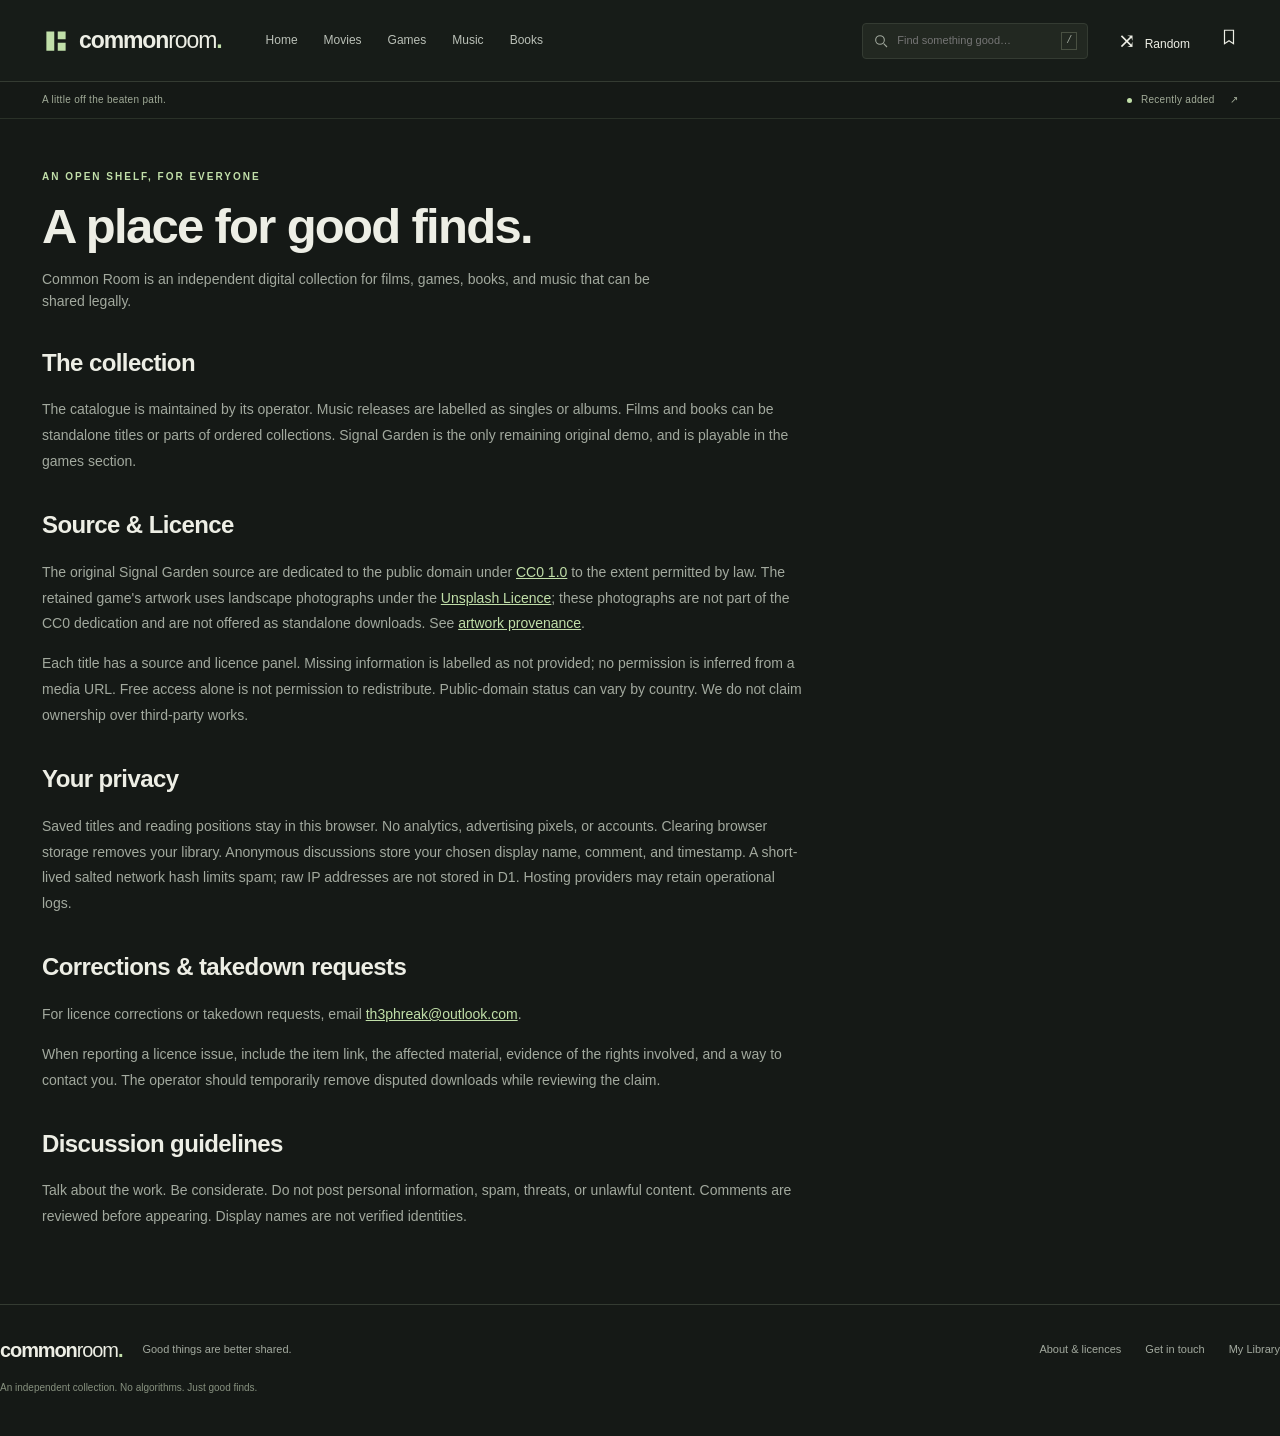
==== commit d846355c: "Media playback fix" ====
--- a/about.html
+++ b/about.html
@@ -90,27 +90,24 @@
         </p>
       </div>
       <div class="prose">
-        <h2 id="demo">A small, honest beginning</h2>
+        <h2 id="demo">The collection</h2>
         <p>
-          This starter catalogue contains clearly labelled fictional demo
-          entries. The Quiet Earth is an original twelve-second motion study,
-          Signal Garden is a working browser game, Field Notes is an original
-          short text, and Still Rooms contains original synthesized audio. Other
-          entries demonstrate the catalogue and do not offer invented downloads.
-          Names are fictional and do not refer to commercial works with similar
-          titles.
+          The catalogue is maintained by its operator. Music releases are
+          labelled as singles or albums. Films and books can be standalone
+          titles or parts of ordered collections. Signal Garden is the only
+          remaining original demo, and is playable in the games section.
         </p>
         <h2 id="licensing">Source & Licence</h2>
         <p>
-          The original demo text, generated audio, motion study, and Signal
-          Garden source are dedicated to the public domain under
+          The original Signal Garden source are dedicated to the public domain
+          under
           <a
             href="https://creativecommons.org/publicdomain/zero/1.0/"
             rel="noopener noreferrer"
             >CC0 1.0</a
           >
-          to the extent permitted by law. Catalogue artwork uses landscape
-          photographs under the
+          to the extent permitted by law. The retained game's artwork uses
+          landscape photographs under the
           <a href="https://unsplash.com/license" rel="noopener noreferrer"
             >Unsplash Licence</a
           >; these photographs are not part of the CC0 dedication and are not
@@ -118,9 +115,11 @@
           <a href="/docs/artwork.md">artwork provenance</a>.
         </p>
         <p>
-          Every item includes its own source and licence. Free access alone is
-          not permission to redistribute. Public-domain status can vary by
-          country. We do not claim ownership over third-party works.
+          Each title has a source and licence panel. Missing information is
+          labelled as not provided; no permission is inferred from a media URL.
+          Free access alone is not permission to redistribute. Public-domain
+          status can vary by country. We do not claim ownership over third-party
+          works.
         </p>
         <h2>Your privacy</h2>
         <p>
--- a/assets/css/components.css
+++ b/assets/css/components.css
@@ -535,3 +535,48 @@
 .skip:not(:focus) {
   clip-path: inset(50%);
 }
+.collection-links {
+  display: flex;
+  gap: 10px;
+  flex-wrap: wrap;
+  margin: 24px 0;
+}
+#collection-intro {
+  padding: 24px;
+  background: var(--surface);
+  border-left: 3px solid var(--accent);
+  margin: 24px 0;
+}
+.collection-order {
+  border-top: 1px solid var(--line);
+  padding: 24px 0;
+  margin-top: 24px;
+}
+.collection-order ol {
+  padding: 0;
+  list-style: none;
+}
+.collection-order li {
+  display: flex;
+  gap: 20px;
+  padding: 12px 0;
+  border-bottom: 1px solid var(--line);
+}
+.collection-order li span {
+  color: var(--muted);
+  font-size: 12px;
+  min-width: 90px;
+}
+.collection-order a[aria-current] {
+  color: var(--accent);
+  font-weight: bold;
+}
+.catalogue-grid.list > div {
+  width: 100%;
+}
+@media (max-width: 460px) {
+  .collection-order li {
+    flex-direction: column;
+    gap: 2px;
+  }
+}
